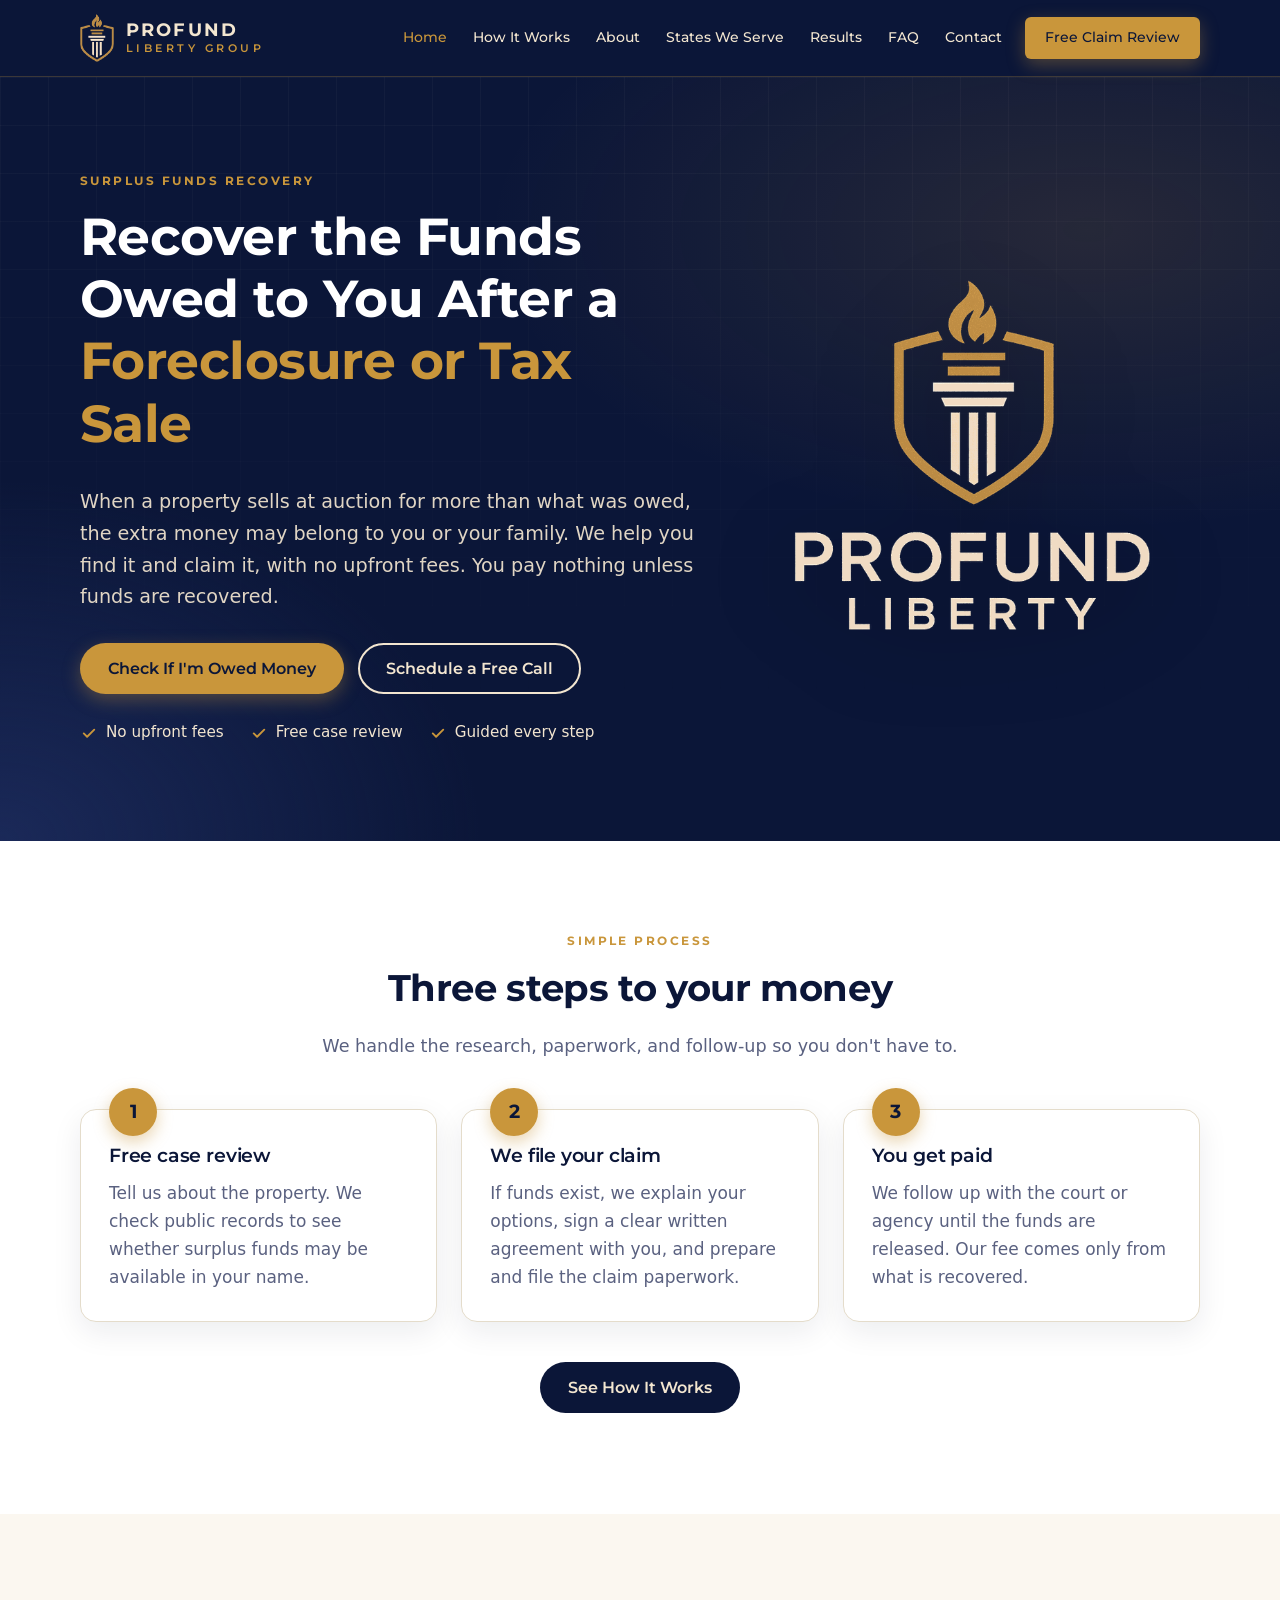
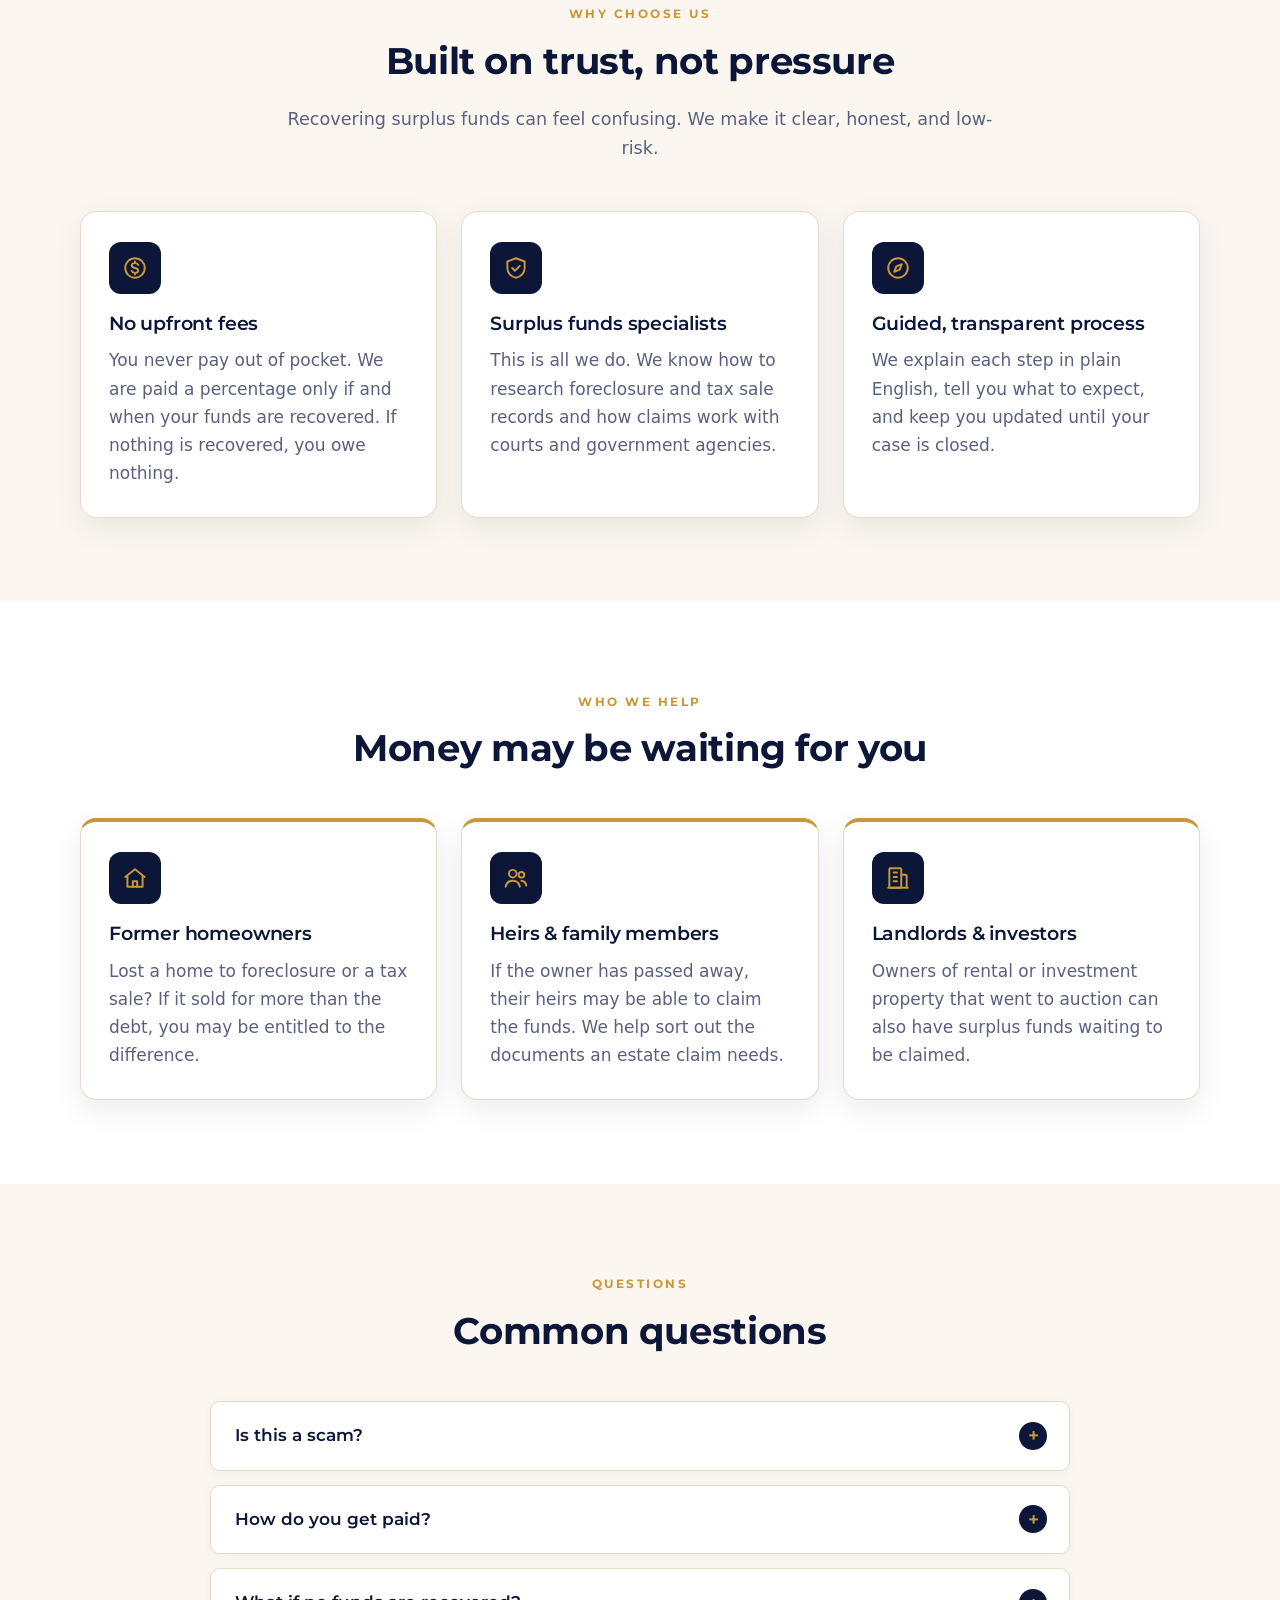
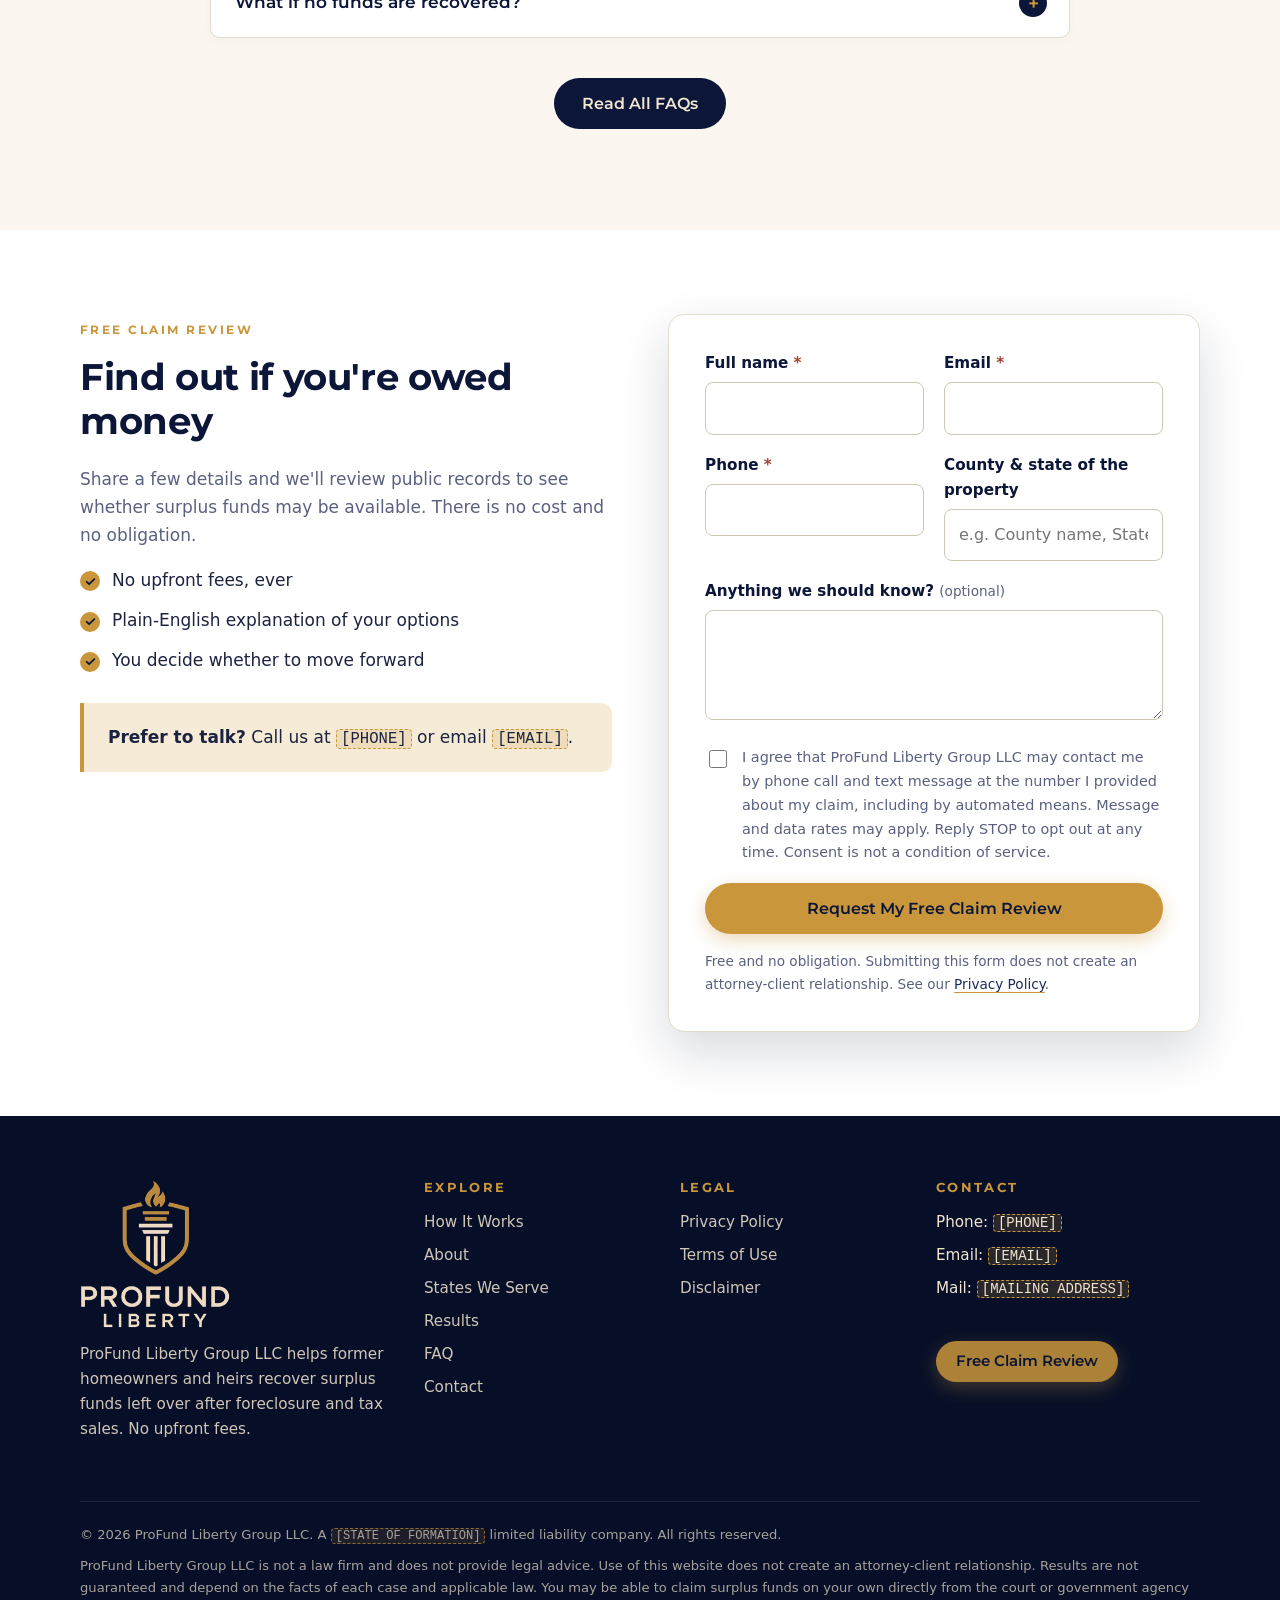
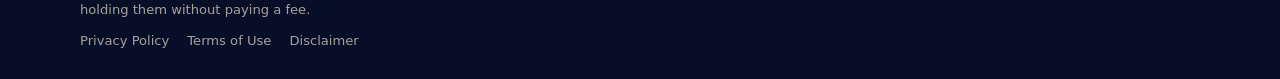
==== index.html @ be9b369e "Build ProFund Liberty Group static website Ten pages (home, how it works, about, states served, resu" ====
<!DOCTYPE html>
<html lang="en">
<head>
  <meta charset="utf-8">
  <meta name="viewport" content="width=device-width, initial-scale=1">
  <title>ProFund Liberty Group LLC | Surplus Funds Recovery</title>
  <meta name="description" content="ProFund Liberty Group LLC helps former homeowners and heirs recover surplus funds after foreclosure or tax sales. No upfront fees.">
  <meta name="theme-color" content="#0B1638">
  <meta property="og:type" content="website">
  <meta property="og:site_name" content="ProFund Liberty Group LLC">
  <meta property="og:title" content="ProFund Liberty Group LLC | Surplus Funds Recovery">
  <meta property="og:description" content="ProFund Liberty Group LLC helps former homeowners and heirs recover surplus funds after foreclosure or tax sales. No upfront fees.">
  <meta property="og:image" content="assets/og-image.jpg">
  <link rel="icon" type="image/png" href="assets/favicon.png">
  <link rel="apple-touch-icon" href="assets/logo-mark.png">
  <link rel="preconnect" href="https://fonts.googleapis.com">
  <link rel="preconnect" href="https://fonts.gstatic.com" crossorigin>
  <link rel="stylesheet" href="https://fonts.googleapis.com/css2?family=Montserrat:wght@500;600;700&display=swap">
  <link rel="stylesheet" href="css/styles.css">
</head>
<body>
  <a class="skip-link" href="#main">Skip to content</a>
  <header class="site-header">
    <div class="container header-inner">
      <a class="brand" href="index.html" aria-label="ProFund Liberty Group LLC home">
        <img src="assets/logo-mark.png" alt="" width="115" height="160">
        <span class="brand-text"><strong>PROFUND</strong><span>LIBERTY GROUP</span></span>
      </a>
      <button class="nav-toggle" type="button" aria-expanded="false" aria-controls="main-nav" aria-label="Open menu"><svg viewBox="0 0 24 24" fill="none" stroke="currentColor" stroke-width="2" stroke-linecap="round" aria-hidden="true"><path d="M4 7h16M4 12h16M4 17h16"/></svg></button>
      <nav class="main-nav" id="main-nav" aria-label="Main">
        <ul>
          <li><a href="index.html" aria-current="page">Home</a></li>
          <li><a href="how-it-works.html">How It Works</a></li>
          <li><a href="about.html">About</a></li>
          <li><a href="states-we-serve.html">States We Serve</a></li>
          <li><a href="results.html">Results</a></li>
          <li><a href="faq.html">FAQ</a></li>
          <li><a href="contact.html">Contact</a></li>
          <li class="nav-cta"><a class="btn btn-gold btn-sm" href="contact.html">Free Claim Review</a></li>
        </ul>
      </nav>
    </div>
  </header>

  <main id="main">
    <section class="hero">
      <div class="container hero-grid">
        <div>
          <span class="eyebrow">Surplus Funds Recovery</span>
          <h1>Recover the Funds Owed to You After a <em>Foreclosure or Tax Sale</em></h1>
          <p class="lead">When a property sells at auction for more than what was owed, the extra money may belong to you or your family. We help you find it and claim it, with no upfront fees. You pay nothing unless funds are recovered.</p>
          <div class="hero-actions">
            <a class="btn btn-gold" href="contact.html">Check If I'm Owed Money</a>
            <a class="btn btn-outline" href="contact.html#schedule">Schedule a Free Call</a>
          </div>
          <ul class="hero-points">
            <li><svg viewBox="0 0 24 24" fill="none" stroke="currentColor" stroke-width="2.5" stroke-linecap="round" stroke-linejoin="round" aria-hidden="true"><path d="M5 12.5l4.5 4.5L19 7.5"/></svg> No upfront fees</li>
            <li><svg viewBox="0 0 24 24" fill="none" stroke="currentColor" stroke-width="2.5" stroke-linecap="round" stroke-linejoin="round" aria-hidden="true"><path d="M5 12.5l4.5 4.5L19 7.5"/></svg> Free case review</li>
            <li><svg viewBox="0 0 24 24" fill="none" stroke="currentColor" stroke-width="2.5" stroke-linecap="round" stroke-linejoin="round" aria-hidden="true"><path d="M5 12.5l4.5 4.5L19 7.5"/></svg> Guided every step</li>
          </ul>
        </div>
        <img class="hero-logo" src="assets/logo-full.png" alt="ProFund Liberty logo" width="520" height="512">
      </div>
    </section>

    <section class="section">
      <div class="container">
        <div class="section-head">
          <span class="eyebrow">Simple Process</span>
          <h2>Three steps to your money</h2>
          <p>We handle the research, paperwork, and follow-up so you don't have to.</p>
        </div>
        <div class="grid grid-3 steps">
          <div class="card step"><div class="step-num">1</div>
            <h3>Free case review</h3>
            <p>Tell us about the property. We check public records to see whether surplus funds may be available in your name.</p>
          </div>
          <div class="card step"><div class="step-num">2</div>
            <h3>We file your claim</h3>
            <p>If funds exist, we explain your options, sign a clear written agreement with you, and prepare and file the claim paperwork.</p>
          </div>
          <div class="card step"><div class="step-num">3</div>
            <h3>You get paid</h3>
            <p>We follow up with the court or agency until the funds are released. Our fee comes only from what is recovered.</p>
          </div>
        </div>
        <p class="text-center mt-lg"><a class="btn btn-navy" href="how-it-works.html">See How It Works</a></p>
      </div>
    </section>

    <section class="section section-alt">
      <div class="container">
        <div class="section-head">
          <span class="eyebrow">Why Choose Us</span>
          <h2>Built on trust, not pressure</h2>
          <p>Recovering surplus funds can feel confusing. We make it clear, honest, and low-risk.</p>
        </div>
        <div class="grid grid-3">
          <div class="card"><div class="icon"><svg viewBox="0 0 24 24" fill="none" stroke="currentColor" stroke-width="1.8" stroke-linecap="round" stroke-linejoin="round" aria-hidden="true"><circle cx="12" cy="12" r="9"/><path d="M15 9.2c-.5-1-1.6-1.7-3-1.7-1.8 0-3 .9-3 2.2 0 3.1 6 1.6 6 4.6 0 1.3-1.3 2.2-3 2.2-1.5 0-2.6-.7-3.1-1.8M12 6v1.5M12 16.5V18"/></svg></div>
            <h3>No upfront fees</h3>
            <p>You never pay out of pocket. We are paid a percentage only if and when your funds are recovered. If nothing is recovered, you owe nothing.</p>
          </div>
          <div class="card"><div class="icon"><svg viewBox="0 0 24 24" fill="none" stroke="currentColor" stroke-width="1.8" stroke-linecap="round" stroke-linejoin="round" aria-hidden="true"><path d="M12 3l8 3v6c0 4.5-3.4 8.3-8 9-4.6-.7-8-4.5-8-9V6z"/><path d="M8.5 12l2.5 2.5 4.5-4.5"/></svg></div>
            <h3>Surplus funds specialists</h3>
            <p>This is all we do. We know how to research foreclosure and tax sale records and how claims work with courts and government agencies.</p>
          </div>
          <div class="card"><div class="icon"><svg viewBox="0 0 24 24" fill="none" stroke="currentColor" stroke-width="1.8" stroke-linecap="round" stroke-linejoin="round" aria-hidden="true"><circle cx="12" cy="12" r="9"/><path d="M15.5 8.5l-2 5-5 2 2-5z"/></svg></div>
            <h3>Guided, transparent process</h3>
            <p>We explain each step in plain English, tell you what to expect, and keep you updated until your case is closed.</p>
          </div>
        </div>
      </div>
    </section>

    <section class="section">
      <div class="container">
        <div class="section-head">
          <span class="eyebrow">Who We Help</span>
          <h2>Money may be waiting for you</h2>
        </div>
        <div class="grid grid-3">
          <div class="card audience-card"><div class="icon"><svg viewBox="0 0 24 24" fill="none" stroke="currentColor" stroke-width="1.8" stroke-linecap="round" stroke-linejoin="round" aria-hidden="true"><path d="M3 11l9-7 9 7M5 9.5V20h14V9.5"/><path d="M10 20v-5h4v5"/></svg></div>
            <h3>Former homeowners</h3>
            <p>Lost a home to foreclosure or a tax sale? If it sold for more than the debt, you may be entitled to the difference.</p>
          </div>
          <div class="card audience-card"><div class="icon"><svg viewBox="0 0 24 24" fill="none" stroke="currentColor" stroke-width="1.8" stroke-linecap="round" stroke-linejoin="round" aria-hidden="true"><circle cx="9" cy="8" r="3.5"/><path d="M2.5 20c.6-3.6 3.3-5.5 6.5-5.5s5.9 1.9 6.5 5.5"/><circle cx="17" cy="9" r="2.6"/><path d="M17 14.5c2.4.2 4 1.8 4.5 4.5"/></svg></div>
            <h3>Heirs &amp; family members</h3>
            <p>If the owner has passed away, their heirs may be able to claim the funds. We help sort out the documents an estate claim needs.</p>
          </div>
          <div class="card audience-card"><div class="icon"><svg viewBox="0 0 24 24" fill="none" stroke="currentColor" stroke-width="1.8" stroke-linecap="round" stroke-linejoin="round" aria-hidden="true"><rect x="4" y="3" width="11" height="18" rx="1"/><path d="M15 9h4a1 1 0 0 1 1 1v11M8 7h3M8 11h3M8 15h3M3 21h18"/></svg></div>
            <h3>Landlords &amp; investors</h3>
            <p>Owners of rental or investment property that went to auction can also have surplus funds waiting to be claimed.</p>
          </div>
        </div>
      </div>
    </section>

    <section class="section section-alt">
      <div class="container">
        <div class="section-head">
          <span class="eyebrow">Questions</span>
          <h2>Common questions</h2>
        </div>
        <div class="faq">
          <details>
            <summary>Is this a scam?</summary>
            <div class="answer"><p>It's smart to ask. Surplus funds are real money that courts and government agencies hold when a foreclosure or tax sale brings in more than what was owed. ProFund Liberty Group LLC is a registered <span class="ph">[STATE OF FORMATION]</span> limited liability company. We will never ask you to pay anything upfront, and we will never pressure you to sign.</p><p>Before you sign anything, you can verify the funds yourself by contacting the county or court handling the case. We encourage that, and we'll tell you where to look.</p></div>
          </details>
          <details>
            <summary>How do you get paid?</summary>
            <div class="answer"><p>We work on a contingency fee. That means we are paid a percentage of the funds actually recovered, and only after they are released. There are no upfront fees, no hourly charges, and no out-of-pocket costs to you. The exact percentage is written in your agreement, and some states limit how much a recovery company may charge.</p></div>
          </details>
          <details>
            <summary>What if no funds are recovered?</summary>
            <div class="answer"><p>Then you owe us nothing. Because we only get paid from funds that are actually recovered, you take on no financial risk by working with us.</p></div>
          </details>
        </div>
        <p class="text-center mt-lg"><a class="btn btn-navy" href="faq.html">Read All FAQs</a></p>
      </div>
    </section>

    <section class="section" id="contact">
      <div class="container split split-top">
        <div>
          <span class="eyebrow">Free Claim Review</span>
          <h2>Find out if you're owed money</h2>
          <p class="muted">Share a few details and we'll review public records to see whether surplus funds may be available. There is no cost and no obligation.</p>
          <ul class="check-list">
            <li>No upfront fees, ever</li>
            <li>Plain-English explanation of your options</li>
            <li>You decide whether to move forward</li>
          </ul>
          <div class="callout">
            <p><strong>Prefer to talk?</strong> Call us at <span class="ph">[PHONE]</span> or email <span class="ph">[EMAIL]</span>.</p>
          </div>
        </div>
          <form class="form-wrap js-web3form" action="https://api.web3forms.com/submit" method="POST">
            <!-- ============================================================
                 WEB3FORMS ACCESS KEY: replace YOUR_WEB3FORMS_ACCESS_KEY below
                 with your free key from https://web3forms.com
                 ============================================================ -->
            <input type="hidden" name="access_key" value="YOUR_WEB3FORMS_ACCESS_KEY">
            <input type="hidden" name="subject" value="New Free Claim Review request (Home page)">
            <input type="hidden" name="from_name" value="ProFund Liberty Website">
            <input type="checkbox" name="botcheck" class="hp" tabindex="-1" autocomplete="off" aria-hidden="true">
            <div class="form-grid">
              <div class="field">
                <label for="h-name">Full name <span class="req">*</span></label>
                <input id="h-name" name="name" type="text" autocomplete="name" required>
              </div>
              <div class="field">
                <label for="h-email">Email <span class="req">*</span></label>
                <input id="h-email" name="email" type="email" autocomplete="email" required>
              </div>
              <div class="field">
                <label for="h-phone">Phone <span class="req">*</span></label>
                <input id="h-phone" name="phone" type="tel" autocomplete="tel" required>
              </div>
              <div class="field">
                <label for="h-county">County &amp; state of the property</label>
                <input id="h-county" name="county_state" type="text" placeholder="e.g. County name, State">
              </div>
              <div class="field full">
                <label for="h-msg">Anything we should know? <span class="hint">(optional)</span></label>
                <textarea id="h-msg" name="message" rows="3"></textarea>
              </div>
              <div class="full">
                <label class="consent">
                  <input type="checkbox" name="consent_calls_texts" value="Yes">
                  <span>I agree that ProFund Liberty Group LLC may contact me by phone call and text message at the number I provided about my claim, including by automated means. Message and data rates may apply. Reply STOP to opt out at any time. Consent is not a condition of service.</span>
                </label>
              </div>
              <div class="full">
                <button class="btn btn-gold btn-block" type="submit">Request My Free Claim Review</button>
                <p class="form-note">Free and no obligation. Submitting this form does not create an attorney-client relationship. See our <a href="privacy.html">Privacy Policy</a>.</p>
                <div class="form-status" role="status" aria-live="polite"></div>
              </div>
            </div>
          </form>
      </div>
    </section>
  </main>

  <footer class="site-footer">
    <div class="container">
      <div class="footer-grid">
        <div>
          <img class="footer-logo" src="assets/logo-full.png" alt="ProFund Liberty logo" width="520" height="512" loading="lazy">
          <p>ProFund Liberty Group LLC helps former homeowners and heirs recover surplus funds left over after foreclosure and tax sales. No upfront fees.</p>
        </div>
        <div>
          <h4>Explore</h4>
          <ul>
            <li><a href="how-it-works.html">How It Works</a></li>
            <li><a href="about.html">About</a></li>
            <li><a href="states-we-serve.html">States We Serve</a></li>
            <li><a href="results.html">Results</a></li>
            <li><a href="faq.html">FAQ</a></li>
            <li><a href="contact.html">Contact</a></li>
          </ul>
        </div>
        <div>
          <h4>Legal</h4>
          <ul>
            <li><a href="privacy.html">Privacy Policy</a></li>
            <li><a href="terms.html">Terms of Use</a></li>
            <li><a href="disclaimer.html">Disclaimer</a></li>
          </ul>
        </div>
        <div>
          <h4>Contact</h4>
          <ul>
            <li>Phone: <span class="ph">[PHONE]</span></li>
            <li>Email: <span class="ph">[EMAIL]</span></li>
            <li>Mail: <span class="ph">[MAILING ADDRESS]</span></li>
          </ul>
          <p class="mt-lg"><a class="btn btn-gold btn-sm" href="contact.html" style="opacity:1;color:var(--navy)">Free Claim Review</a></p>
        </div>
      </div>
      <div class="footer-bottom">
        <p>&copy; <span id="year">2026</span> ProFund Liberty Group LLC. A <span class="ph">[STATE OF FORMATION]</span> limited liability company. All rights reserved.</p>
        <p>ProFund Liberty Group LLC is not a law firm and does not provide legal advice. Use of this website does not create an attorney-client relationship. Results are not guaranteed and depend on the facts of each case and applicable law. You may be able to claim surplus funds on your own directly from the court or government agency holding them without paying a fee.</p>
        <div class="legal-links"><a href="privacy.html">Privacy Policy</a> <a href="terms.html">Terms of Use</a> <a href="disclaimer.html">Disclaimer</a></div>
      </div>
    </div>
  </footer>
  <script src="js/main.js" defer></script>
</body>
</html>
---- css/styles.css ----
/* ProFund Liberty Group LLC — site styles */

:root {
  --navy: #0B1638;
  --navy-900: #070F28;
  --navy-700: #14214A;
  --navy-600: #1C2B5C;
  --gold: #C9963B;
  --gold-600: #B3832E;
  --gold-100: #F6EBD6;
  --cream: #F3E6D0;
  --cream-50: #FBF7F0;
  --ink: #1B2340;
  --muted: #5A6180;
  --line: #E4DCCB;
  --white: #FFFFFF;
  --radius: 10px;
  --radius-lg: 16px;
  --shadow: 0 10px 30px rgba(11, 22, 56, 0.08);
  --shadow-lg: 0 20px 50px rgba(11, 22, 56, 0.16);
  --max: 1160px;
  --font-head: "Montserrat", system-ui, -apple-system, "Segoe UI", Roboto, Arial, sans-serif;
  --font-body: system-ui, -apple-system, "Segoe UI", Roboto, "Helvetica Neue", Arial, sans-serif;
}

*, *::before, *::after { box-sizing: border-box; }

html { scroll-behavior: smooth; -webkit-text-size-adjust: 100%; }

body {
  margin: 0;
  font-family: var(--font-body);
  font-size: 1.0625rem;
  line-height: 1.65;
  color: var(--ink);
  background: var(--white);
}

img { max-width: 100%; height: auto; display: block; }

a { color: var(--navy-600); text-decoration-color: var(--gold); text-underline-offset: 3px; }
a:hover { color: var(--gold-600); }

h1, h2, h3, h4 {
  font-family: var(--font-head);
  color: var(--navy);
  line-height: 1.2;
  margin: 0 0 0.6em;
  letter-spacing: -0.01em;
}
h1 { font-size: clamp(2rem, 4.6vw, 3.25rem); font-weight: 700; }
h2 { font-size: clamp(1.6rem, 3.2vw, 2.3rem); font-weight: 700; }
h3 { font-size: 1.2rem; font-weight: 600; }
p { margin: 0 0 1em; }

:focus-visible { outline: 3px solid var(--gold); outline-offset: 2px; }

.skip-link {
  position: absolute; left: -9999px; top: 0;
  background: var(--gold); color: var(--navy); padding: 10px 16px; z-index: 1000; font-weight: 600;
}
.skip-link:focus { left: 16px; top: 16px; }

.container { width: 100%; max-width: var(--max); margin: 0 auto; padding: 0 20px; }
.narrow { max-width: 820px; }

/* Placeholder highlight — remove the class once real details are filled in */
.ph {
  background: rgba(201, 150, 59, 0.18);
  border: 1px dashed var(--gold);
  border-radius: 4px;
  padding: 0 4px;
  font-family: ui-monospace, SFMono-Regular, Menlo, Consolas, monospace;
  font-size: 0.92em;
  white-space: nowrap;
}

/* ---------- Buttons ---------- */
.btn {
  display: inline-flex; align-items: center; justify-content: center; gap: 8px;
  font-family: var(--font-head); font-weight: 600; font-size: 1rem;
  padding: 14px 26px; border-radius: 999px; border: 2px solid transparent;
  text-decoration: none; cursor: pointer; line-height: 1.2;
  transition: background-color .2s, color .2s, border-color .2s, transform .2s, box-shadow .2s;
}
.btn:hover { transform: translateY(-1px); }
.btn-gold { background: var(--gold); color: var(--navy); box-shadow: 0 6px 18px rgba(201, 150, 59, 0.35); }
.btn-gold:hover { background: #D6A54B; color: var(--navy); }
.btn-outline { border-color: var(--cream); color: var(--cream); background: transparent; }
.btn-outline:hover { background: var(--cream); color: var(--navy); }
.btn-navy { background: var(--navy); color: var(--cream); }
.btn-navy:hover { background: var(--navy-600); color: var(--cream); }
.btn-sm { padding: 10px 18px; font-size: 0.92rem; }
.btn-block { width: 100%; }

/* ---------- Header ---------- */
.site-header {
  position: sticky; top: 0; z-index: 100;
  background: var(--navy);
  border-bottom: 1px solid rgba(201, 150, 59, 0.25);
}
.header-inner { display: flex; align-items: center; justify-content: space-between; gap: 16px; min-height: 76px; }
.brand { display: flex; align-items: center; gap: 12px; text-decoration: none; color: var(--cream); }
.brand img { width: 34px; height: auto; }
.brand-text { font-family: var(--font-head); line-height: 1.05; }
.brand-text strong { display: block; font-size: 1.12rem; letter-spacing: 0.12em; color: var(--cream); font-weight: 700; }
.brand-text span { display: block; font-size: 0.68rem; letter-spacing: 0.32em; color: var(--gold); font-weight: 600; margin-top: 3px; }

.main-nav ul { list-style: none; margin: 0; padding: 0; display: flex; align-items: center; gap: 4px; }
.main-nav a {
  display: block; padding: 8px 11px; border-radius: 6px;
  color: var(--cream); text-decoration: none; font-family: var(--font-head);
  font-size: 0.9rem; font-weight: 500;
}
.main-nav a:hover { color: var(--gold); }
.main-nav a[aria-current="page"] { color: var(--gold); }
.main-nav .nav-cta { margin-left: 8px; }
.main-nav .nav-cta a { color: var(--navy); padding: 10px 18px; }
.main-nav .nav-cta a:hover { color: var(--navy); }

.nav-toggle {
  display: none; background: none; border: 1px solid rgba(243, 230, 208, 0.4); border-radius: 8px;
  width: 44px; height: 44px; cursor: pointer; padding: 0; color: var(--cream);
}
.nav-toggle svg { width: 24px; height: 24px; margin: auto; }

@media (max-width: 1060px) {
  .nav-toggle { display: grid; place-items: center; }
  .main-nav {
    position: absolute; left: 0; right: 0; top: 100%;
    background: var(--navy); border-bottom: 1px solid rgba(201, 150, 59, 0.25);
    display: none; padding: 8px 20px 20px;
  }
  .main-nav.open { display: block; }
  .main-nav ul { flex-direction: column; align-items: stretch; gap: 0; }
  .main-nav a { padding: 13px 4px; font-size: 1rem; border-bottom: 1px solid rgba(243, 230, 208, 0.08); border-radius: 0; }
  .main-nav .nav-cta { margin: 14px 0 0; }
  .main-nav .nav-cta a { text-align: center; border-radius: 999px; border-bottom: 0; }
}

/* ---------- Hero ---------- */
.hero {
  position: relative; overflow: hidden;
  background:
    radial-gradient(1000px 500px at 85% 20%, rgba(201, 150, 59, 0.14), transparent 60%),
    radial-gradient(800px 600px at 0% 100%, rgba(28, 43, 92, 0.9), transparent 60%),
    var(--navy);
  color: var(--cream);
  padding: 88px 0 96px;
}
.hero::after {
  content: ""; position: absolute; inset: 0; pointer-events: none;
  background-image: linear-gradient(rgba(243, 230, 208, 0.035) 1px, transparent 1px),
                    linear-gradient(90deg, rgba(243, 230, 208, 0.035) 1px, transparent 1px);
  background-size: 48px 48px;
  mask-image: linear-gradient(to bottom, #000 0%, transparent 85%);
  -webkit-mask-image: linear-gradient(to bottom, #000 0%, transparent 85%);
}
.hero-grid { position: relative; z-index: 1; display: grid; grid-template-columns: 1.35fr 1fr; gap: 48px; align-items: center; }
.hero h1 { color: var(--white); }
.hero h1 em { font-style: normal; color: var(--gold); }
.hero .lead { font-size: 1.2rem; color: var(--cream); opacity: 0.92; max-width: 40em; }
.hero-actions { display: flex; flex-wrap: wrap; gap: 14px; margin: 30px 0 26px; }
.hero-points { list-style: none; padding: 0; margin: 0; display: flex; flex-wrap: wrap; gap: 10px 26px; font-size: 0.95rem; }
.hero-points li { display: flex; align-items: center; gap: 8px; }
.hero-points svg { width: 18px; height: 18px; color: var(--gold); flex: none; }
.hero-logo { justify-self: center; width: min(100%, 360px); filter: drop-shadow(0 20px 40px rgba(0, 0, 0, 0.35)); }

.eyebrow {
  display: inline-block; font-family: var(--font-head); font-size: 0.78rem; font-weight: 700;
  letter-spacing: 0.2em; text-transform: uppercase; color: var(--gold); margin-bottom: 14px;
}

.page-hero {
  background:
    radial-gradient(800px 380px at 90% 0%, rgba(201, 150, 59, 0.14), transparent 60%),
    var(--navy);
  color: var(--cream); padding: 64px 0 60px;
}
.page-hero h1 { color: var(--white); margin-bottom: 0.35em; }
.page-hero p { max-width: 46em; font-size: 1.12rem; opacity: 0.92; margin: 0; }

@media (max-width: 860px) {
  .hero { padding: 56px 0 64px; }
  .hero-grid { grid-template-columns: 1fr; gap: 28px; }
  .hero-logo { order: -1; width: 170px; }
  .hero-actions .btn { flex: 1 1 100%; }
}

/* ---------- Sections ---------- */
.section { padding: 84px 0; }
.section-alt { background: var(--cream-50); }
.section-navy { background: var(--navy); color: var(--cream); }
.section-navy h2, .section-navy h3 { color: var(--white); }
.section-head { max-width: 720px; margin: 0 auto 48px; text-align: center; }
.section-head p { color: var(--muted); font-size: 1.1rem; }
.section-navy .section-head p { color: var(--cream); opacity: 0.85; }
@media (max-width: 700px) { .section { padding: 60px 0; } }

.grid { display: grid; gap: 24px; }
.grid-2 { grid-template-columns: repeat(2, 1fr); }
.grid-3 { grid-template-columns: repeat(3, 1fr); }
.grid-4 { grid-template-columns: repeat(4, 1fr); }
@media (max-width: 960px) { .grid-3, .grid-4 { grid-template-columns: repeat(2, 1fr); } }
@media (max-width: 640px) { .grid-2, .grid-3, .grid-4 { grid-template-columns: 1fr; } }

.card {
  background: var(--white); border: 1px solid var(--line); border-radius: var(--radius-lg);
  padding: 30px 28px; box-shadow: var(--shadow);
}
.card p:last-child { margin-bottom: 0; }
.card p { color: var(--muted); }
.icon {
  width: 52px; height: 52px; border-radius: 12px; display: grid; place-items: center;
  background: var(--navy); color: var(--gold); margin-bottom: 18px;
}
.icon svg { width: 26px; height: 26px; }

/* Steps */
.steps { counter-reset: step; }
.step { position: relative; padding-top: 34px; }
.step-num {
  position: absolute; top: -22px; left: 28px;
  width: 48px; height: 48px; border-radius: 50%;
  background: var(--gold); color: var(--navy);
  font-family: var(--font-head); font-weight: 700; font-size: 1.2rem;
  display: grid; place-items: center; box-shadow: 0 6px 16px rgba(201, 150, 59, 0.4);
}
.steps.grid { row-gap: 46px; margin-top: 22px; }

.timeline { list-style: none; margin: 0; padding: 0; position: relative; }
.timeline::before { content: ""; position: absolute; left: 23px; top: 8px; bottom: 8px; width: 2px; background: var(--line); }
.timeline li { position: relative; padding: 0 0 36px 76px; }
.timeline li:last-child { padding-bottom: 0; }
.timeline .step-num { top: 0; left: 0; }
.timeline h3 { margin-bottom: 0.35em; padding-top: 10px; }
.timeline p { color: var(--muted); margin: 0; }

/* Feature list */
.check-list { list-style: none; padding: 0; margin: 0 0 1em; }
.check-list li { position: relative; padding-left: 32px; margin-bottom: 12px; }
.check-list li::before {
  content: ""; position: absolute; left: 0; top: 0.3em; width: 20px; height: 20px; border-radius: 50%;
  background: var(--gold) url("data:image/svg+xml,%3Csvg xmlns='http://www.w3.org/2000/svg' viewBox='0 0 24 24' fill='none' stroke='%230B1638' stroke-width='3.2' stroke-linecap='round' stroke-linejoin='round'%3E%3Cpath d='M5 12.5l4.5 4.5L19 7.5'/%3E%3C/svg%3E") center / 13px no-repeat;
}

.split { display: grid; grid-template-columns: 1fr 1fr; gap: 56px; align-items: center; }
.split-top { align-items: start; }
.split-contact { grid-template-columns: 1fr 1.6fr; }
@media (max-width: 860px) { .split, .split-contact { grid-template-columns: 1fr; gap: 32px; } }

.callout {
  border-left: 4px solid var(--gold); background: var(--gold-100);
  padding: 20px 24px; border-radius: 0 var(--radius) var(--radius) 0; margin: 28px 0;
}
.callout p:last-child { margin: 0; }
.callout-navy { background: var(--navy); color: var(--cream); }
.callout-navy strong { color: var(--white); }

.stat-panel {
  background: var(--navy); color: var(--cream); border-radius: var(--radius-lg); padding: 36px;
  box-shadow: var(--shadow-lg); position: relative; overflow: hidden;
}
.stat-panel h3 { color: var(--white); }
.stat-panel::after {
  content: ""; position: absolute; right: -60px; bottom: -60px; width: 220px; height: 220px;
  border: 2px solid rgba(201, 150, 59, 0.25); border-radius: 50%;
}

/* FAQ */
.faq { max-width: 860px; margin: 0 auto; }
.faq details {
  background: var(--white); border: 1px solid var(--line); border-radius: var(--radius);
  margin-bottom: 14px; box-shadow: 0 2px 10px rgba(11, 22, 56, 0.04);
}
.faq summary {
  list-style: none; cursor: pointer; padding: 20px 56px 20px 24px; position: relative;
  font-family: var(--font-head); font-weight: 600; color: var(--navy); font-size: 1.05rem;
}
.faq summary::-webkit-details-marker { display: none; }
.faq summary::after {
  content: "+"; position: absolute; right: 22px; top: 50%; transform: translateY(-50%);
  width: 28px; height: 28px; border-radius: 50%; background: var(--navy); color: var(--gold);
  display: grid; place-items: center; font-size: 1.2rem; line-height: 1; font-weight: 600;
}
.faq details[open] summary::after { content: "\2212"; }
.faq .answer { padding: 0 24px 22px; color: var(--muted); }
.faq .answer p:last-child { margin: 0; }

/* Audience cards */
.audience-card { border-top: 4px solid var(--gold); }

/* States */
.state-list { list-style: none; padding: 0; margin: 0; display: grid; grid-template-columns: repeat(3, 1fr); gap: 16px; }
.state-list li {
  background: var(--white); border: 1px solid var(--line); border-radius: var(--radius); padding: 20px 22px;
  box-shadow: var(--shadow);
}
.state-list strong { display: block; font-family: var(--font-head); color: var(--navy); margin-bottom: 4px; }
.state-list span { color: var(--muted); font-size: 0.95rem; }
@media (max-width: 860px) { .state-list { grid-template-columns: repeat(2, 1fr); } }
@media (max-width: 540px) { .state-list { grid-template-columns: 1fr; } }

/* Team */
.team-card { text-align: center; }
.avatar {
  width: 96px; height: 96px; border-radius: 50%; margin: 0 auto 16px;
  background: var(--navy); display: grid; place-items: center; border: 3px solid var(--gold);
}
.avatar img { width: 38px; }
.team-card .role { color: var(--gold-600); font-weight: 600; font-size: 0.95rem; margin-bottom: 10px; }

/* Coming soon */
.coming-soon {
  text-align: center; border: 2px dashed var(--line); border-radius: var(--radius-lg);
  padding: 56px 28px; background: var(--white);
}
.coming-soon .icon { margin: 0 auto 18px; }

/* CTA band */
.cta-band {
  background: linear-gradient(135deg, var(--navy) 0%, var(--navy-600) 100%);
  color: var(--cream); border-radius: var(--radius-lg); padding: 48px;
  display: flex; align-items: center; justify-content: space-between; gap: 28px; flex-wrap: wrap;
  box-shadow: var(--shadow-lg);
}
.cta-band h2 { color: var(--white); margin-bottom: 0.3em; }
.cta-band p { margin: 0; opacity: 0.9; }
.cta-band .actions { display: flex; gap: 12px; flex-wrap: wrap; }
@media (max-width: 640px) { .cta-band { padding: 32px 24px; } .cta-band .actions, .cta-band .btn { width: 100%; } }

/* ---------- Forms ---------- */
.form-wrap {
  background: var(--white); border: 1px solid var(--line); border-radius: var(--radius-lg);
  padding: 36px; box-shadow: var(--shadow-lg);
}
@media (max-width: 640px) { .form-wrap { padding: 24px 18px; } }
.form-grid { display: grid; grid-template-columns: 1fr 1fr; gap: 18px 20px; }
.form-grid .full { grid-column: 1 / -1; }
@media (max-width: 640px) { .form-grid { grid-template-columns: 1fr; } }
.field label, .field legend { display: block; font-weight: 600; font-size: 0.95rem; color: var(--navy); margin-bottom: 6px; }
.field .req { color: #A6402F; }
.field .hint { font-weight: 400; color: var(--muted); font-size: 0.85rem; }
.field input[type="text"], .field input[type="email"], .field input[type="tel"], .field select, .field textarea {
  width: 100%; font: inherit; font-size: 1rem; color: var(--ink);
  padding: 12px 14px; border: 1px solid #CFC6B3; border-radius: 8px; background: var(--white);
  transition: border-color .2s, box-shadow .2s;
}
.field textarea { min-height: 110px; resize: vertical; }
.field input:focus, .field select:focus, .field textarea:focus {
  outline: none; border-color: var(--gold); box-shadow: 0 0 0 3px rgba(201, 150, 59, 0.25);
}
fieldset.field { border: 0; padding: 0; margin: 0; min-width: 0; }
.radio-row { display: flex; flex-wrap: wrap; gap: 10px; }
.radio-row label {
  display: inline-flex; align-items: center; gap: 8px; font-weight: 500; margin: 0;
  border: 1px solid #CFC6B3; border-radius: 999px; padding: 8px 16px; cursor: pointer; color: var(--ink);
}
.radio-row input { accent-color: var(--navy); }
.consent { display: flex; gap: 12px; align-items: flex-start; font-size: 0.9rem; color: var(--muted); }
.consent input { margin-top: 4px; width: 18px; height: 18px; flex: none; accent-color: var(--navy); }
.form-note { font-size: 0.85rem; color: var(--muted); margin: 16px 0 0; }
.hp { position: absolute; left: -9999px; width: 1px; height: 1px; overflow: hidden; }
.form-status { margin-top: 16px; padding: 14px 18px; border-radius: 8px; display: none; font-weight: 500; }
.form-status.show { display: block; }
.form-status.ok { background: #E7F3EA; color: #1E5B2E; border: 1px solid #B9DCC2; }
.form-status.err { background: #FBEAE7; color: #8A2E1F; border: 1px solid #EDC1B8; }

.contact-aside .item { display: flex; gap: 14px; margin-bottom: 22px; }
.contact-aside .icon { width: 44px; height: 44px; margin: 0; flex: none; }
.contact-aside .icon svg { width: 22px; height: 22px; }
.contact-aside h3 { margin-bottom: 2px; font-size: 1rem; }
.contact-aside p { margin: 0; color: var(--muted); }

/* ---------- Legal / prose ---------- */
.prose { max-width: 820px; }
.prose h2 { font-size: 1.4rem; margin-top: 2em; }
.prose h3 { margin-top: 1.5em; }
.prose ul { padding-left: 1.3em; }
.prose li { margin-bottom: 0.4em; }
.legal-meta { color: var(--muted); font-size: 0.95rem; }

/* ---------- Footer ---------- */
.site-footer { background: var(--navy-900); color: var(--cream); padding: 64px 0 28px; font-size: 0.95rem; }
.footer-grid { display: grid; grid-template-columns: 1.4fr 1fr 1fr 1.2fr; gap: 36px; }
.site-footer h4 { color: var(--gold); font-size: 0.8rem; letter-spacing: 0.18em; text-transform: uppercase; margin-bottom: 14px; }
.site-footer ul { list-style: none; padding: 0; margin: 0; }
.site-footer li { margin-bottom: 8px; }
.site-footer a { color: var(--cream); text-decoration: none; opacity: 0.85; }
.site-footer a:hover { color: var(--gold); opacity: 1; }
.site-footer p { opacity: 0.85; }
.footer-logo { width: 150px; margin-bottom: 14px; }
.footer-bottom {
  border-top: 1px solid rgba(243, 230, 208, 0.12); margin-top: 44px; padding-top: 22px;
  font-size: 0.82rem; opacity: 0.8;
}
.footer-bottom p { margin: 0 0 8px; }
.footer-bottom .legal-links { display: flex; flex-wrap: wrap; gap: 6px 18px; margin-top: 10px; }
.site-footer .ph { color: var(--cream); }
@media (max-width: 900px) { .footer-grid { grid-template-columns: 1fr 1fr; } }
@media (max-width: 560px) { .footer-grid { grid-template-columns: 1fr; } }

/* Utilities */
.text-center { text-align: center; }
.mt-0 { margin-top: 0; }
.mt-lg { margin-top: 40px; }
.muted { color: var(--muted); }
.small { font-size: 0.88rem; }

@media (prefers-reduced-motion: reduce) {
  html { scroll-behavior: auto; }
  .btn { transition: none; }
  .btn:hover { transform: none; }
}
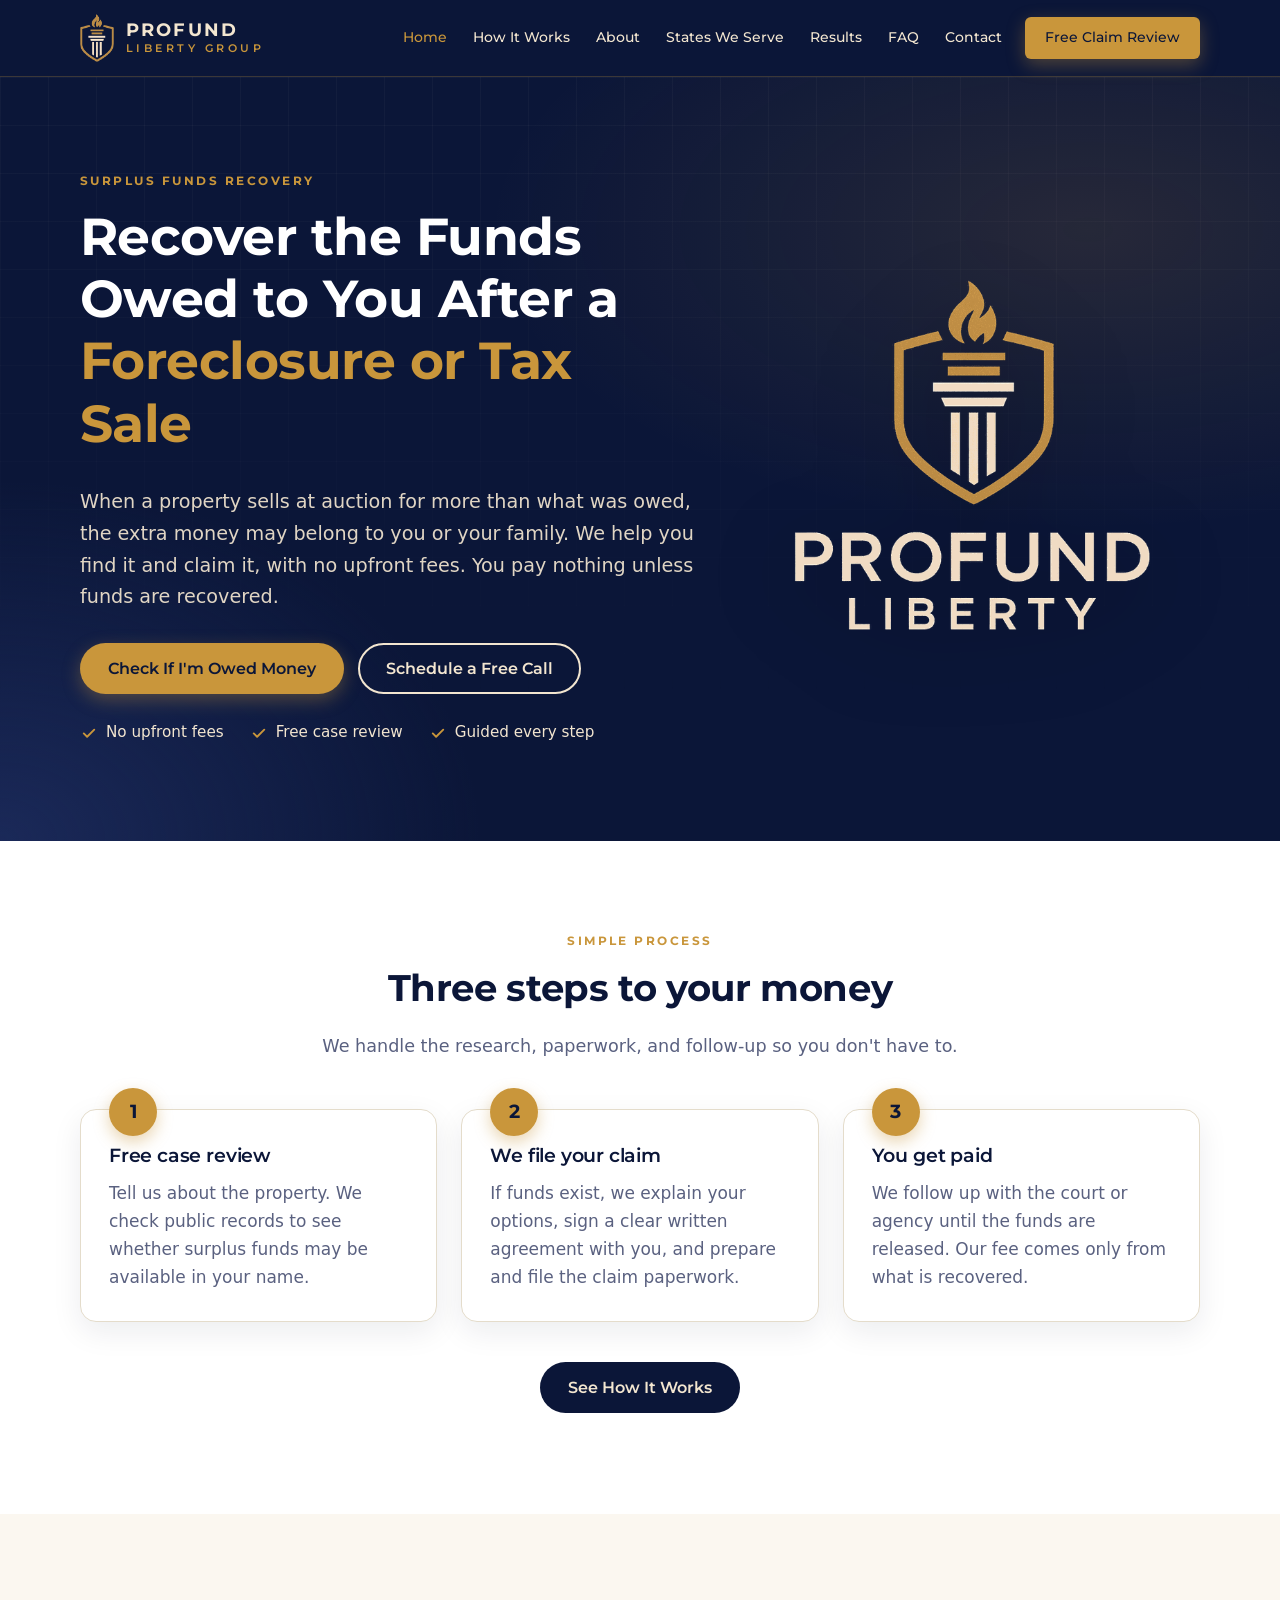
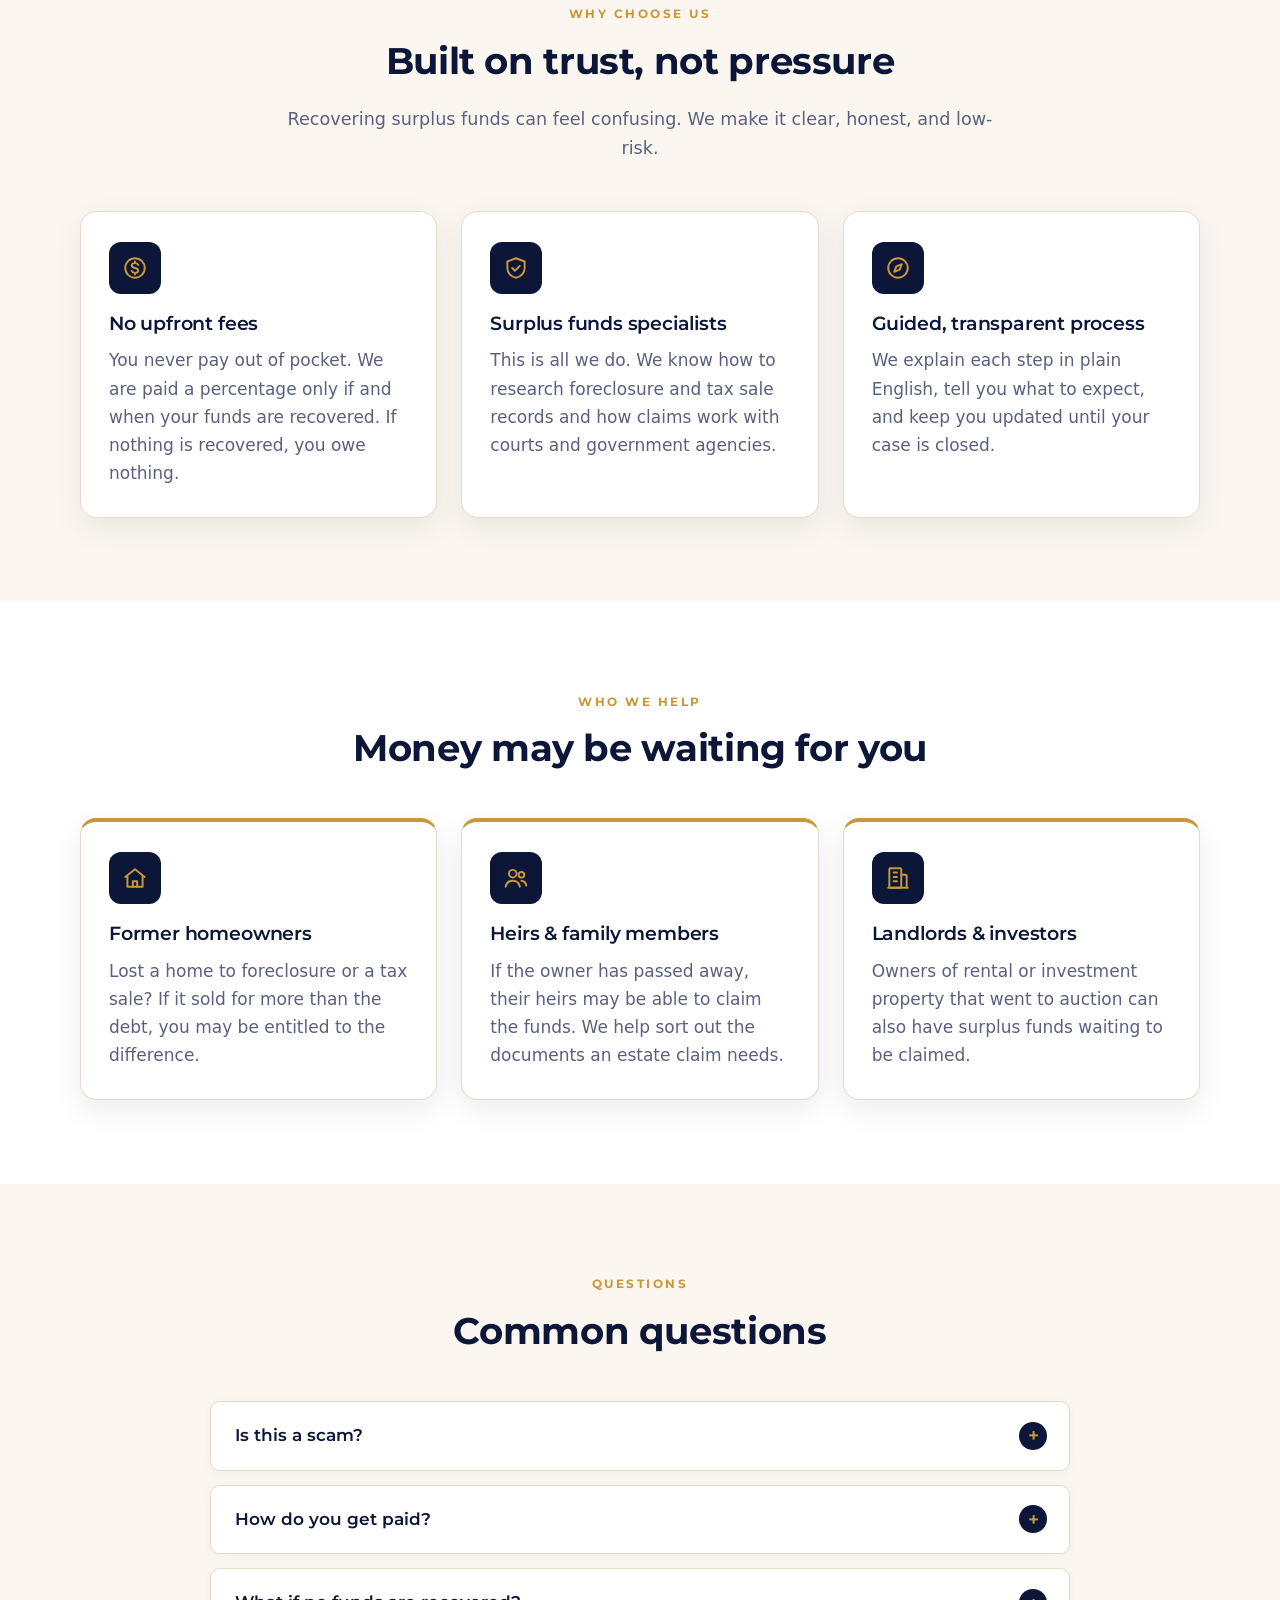
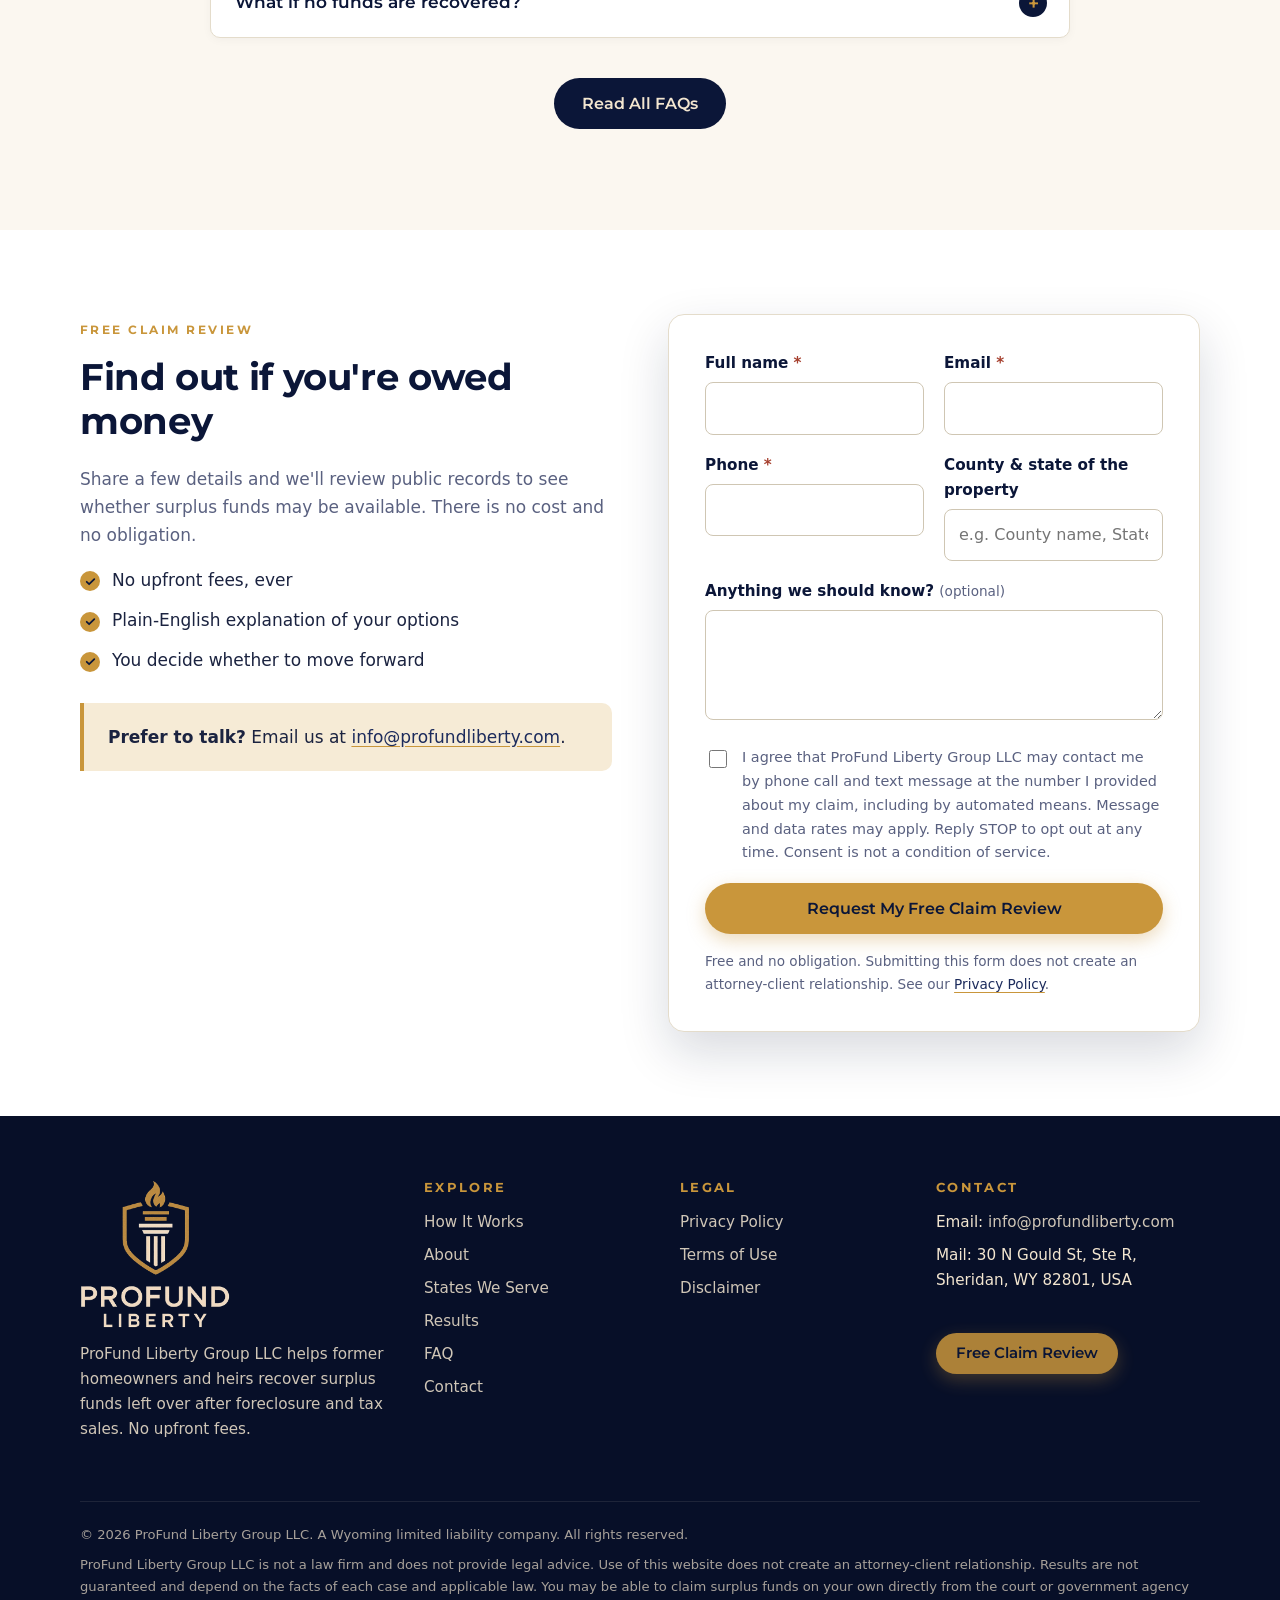
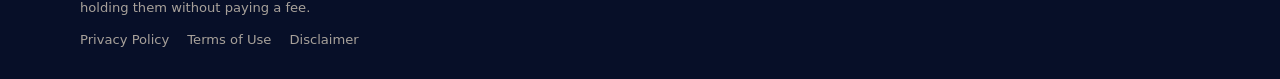
==== commit cfc309bf: "Fill in business details and remove phone placeholders Wyoming formation, email (mailto link), maili" ====
--- a/index.html
+++ b/index.html
@@ -144,7 +144,7 @@
         <div class="faq">
           <details>
             <summary>Is this a scam?</summary>
-            <div class="answer"><p>It's smart to ask. Surplus funds are real money that courts and government agencies hold when a foreclosure or tax sale brings in more than what was owed. ProFund Liberty Group LLC is a registered <span class="ph">[STATE OF FORMATION]</span> limited liability company. We will never ask you to pay anything upfront, and we will never pressure you to sign.</p><p>Before you sign anything, you can verify the funds yourself by contacting the county or court handling the case. We encourage that, and we'll tell you where to look.</p></div>
+            <div class="answer"><p>It's smart to ask. Surplus funds are real money that courts and government agencies hold when a foreclosure or tax sale brings in more than what was owed. ProFund Liberty Group LLC is a registered Wyoming limited liability company. We will never ask you to pay anything upfront, and we will never pressure you to sign.</p><p>Before you sign anything, you can verify the funds yourself by contacting the county or court handling the case. We encourage that, and we'll tell you where to look.</p></div>
           </details>
           <details>
             <summary>How do you get paid?</summary>
@@ -171,7 +171,7 @@
             <li>You decide whether to move forward</li>
           </ul>
           <div class="callout">
-            <p><strong>Prefer to talk?</strong> Call us at <span class="ph">[PHONE]</span> or email <span class="ph">[EMAIL]</span>.</p>
+            <p><strong>Prefer to talk?</strong> Email us at <a href="mailto:info@profundliberty.com">info@profundliberty.com</a>.</p>
           </div>
         </div>
           <form class="form-wrap js-web3form" action="https://api.web3forms.com/submit" method="POST">
@@ -250,15 +250,14 @@
         <div>
           <h4>Contact</h4>
           <ul>
-            <li>Phone: <span class="ph">[PHONE]</span></li>
-            <li>Email: <span class="ph">[EMAIL]</span></li>
-            <li>Mail: <span class="ph">[MAILING ADDRESS]</span></li>
+            <li>Email: <a href="mailto:info@profundliberty.com">info@profundliberty.com</a></li>
+            <li>Mail: 30 N Gould St, Ste R, Sheridan, WY 82801, USA</li>
           </ul>
           <p class="mt-lg"><a class="btn btn-gold btn-sm" href="contact.html" style="opacity:1;color:var(--navy)">Free Claim Review</a></p>
         </div>
       </div>
       <div class="footer-bottom">
-        <p>&copy; <span id="year">2026</span> ProFund Liberty Group LLC. A <span class="ph">[STATE OF FORMATION]</span> limited liability company. All rights reserved.</p>
+        <p>&copy; <span id="year">2026</span> ProFund Liberty Group LLC. A Wyoming limited liability company. All rights reserved.</p>
         <p>ProFund Liberty Group LLC is not a law firm and does not provide legal advice. Use of this website does not create an attorney-client relationship. Results are not guaranteed and depend on the facts of each case and applicable law. You may be able to claim surplus funds on your own directly from the court or government agency holding them without paying a fee.</p>
         <div class="legal-links"><a href="privacy.html">Privacy Policy</a> <a href="terms.html">Terms of Use</a> <a href="disclaimer.html">Disclaimer</a></div>
       </div>
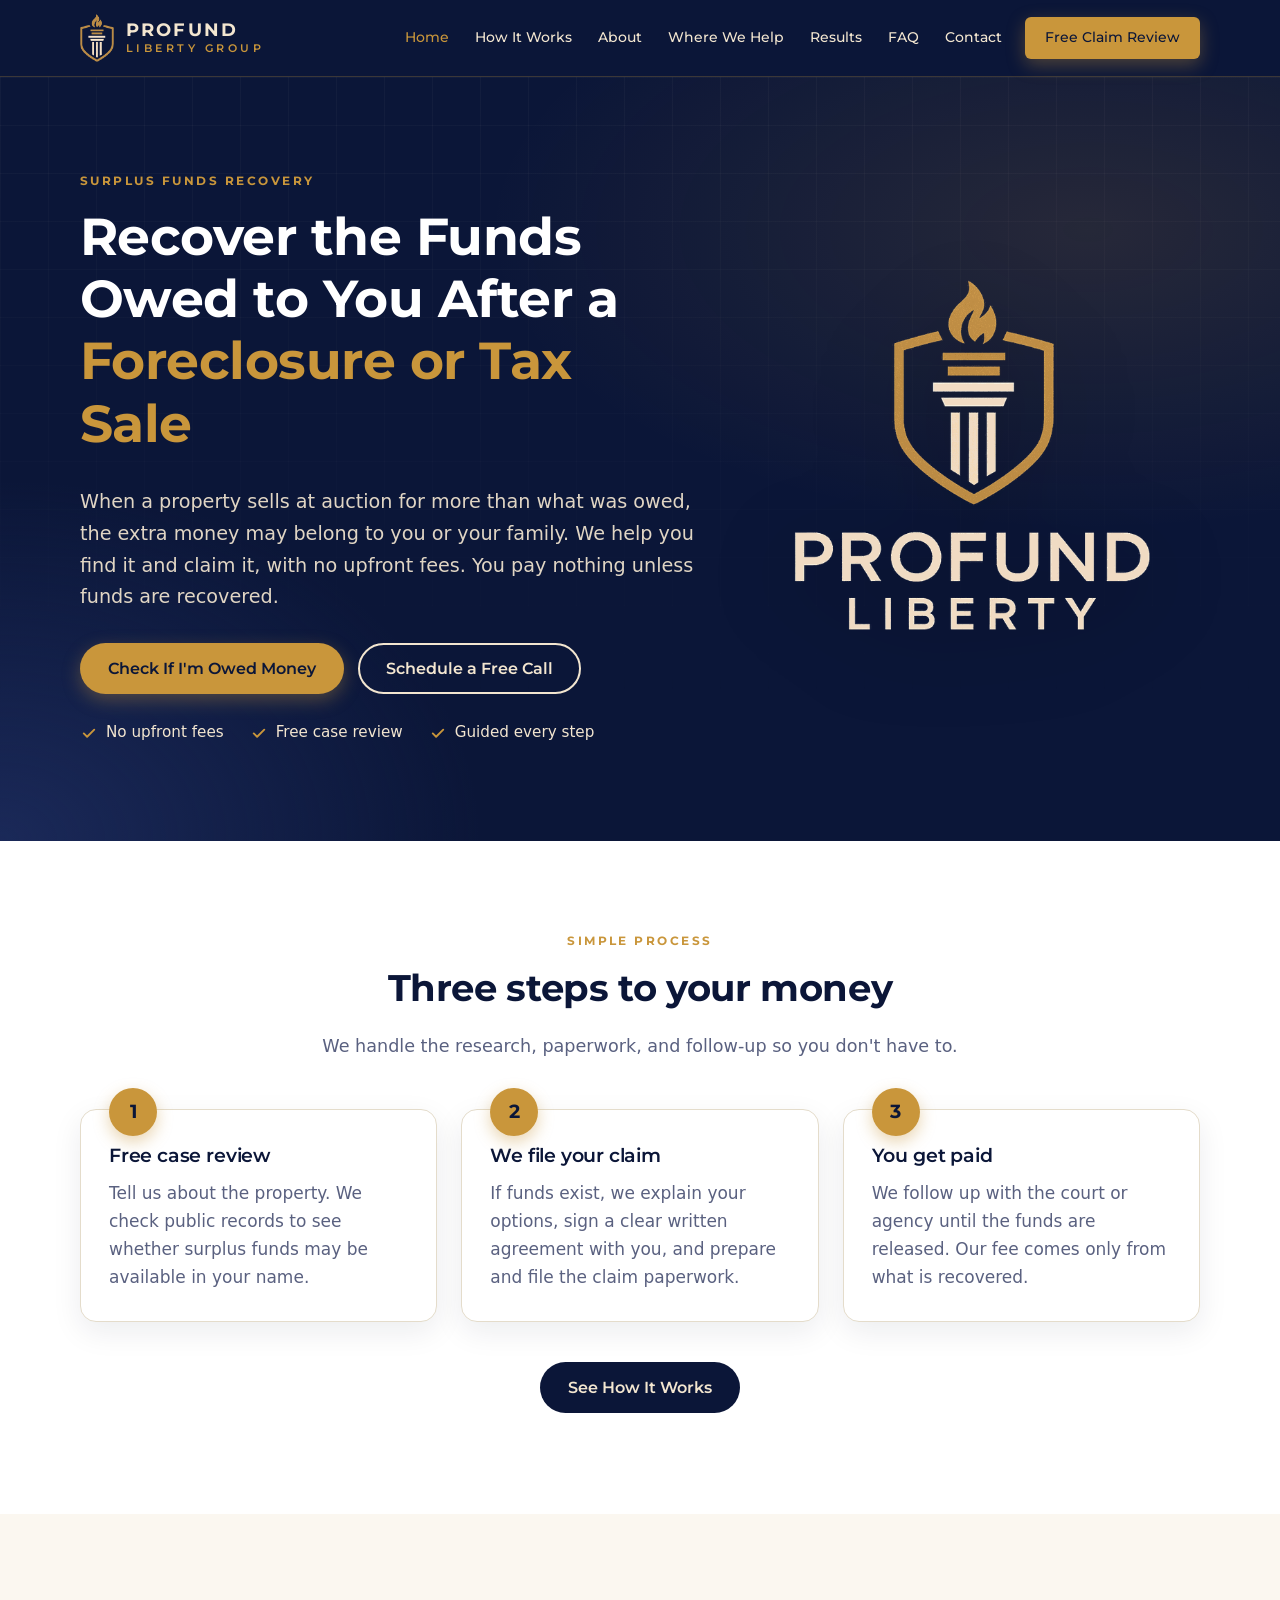
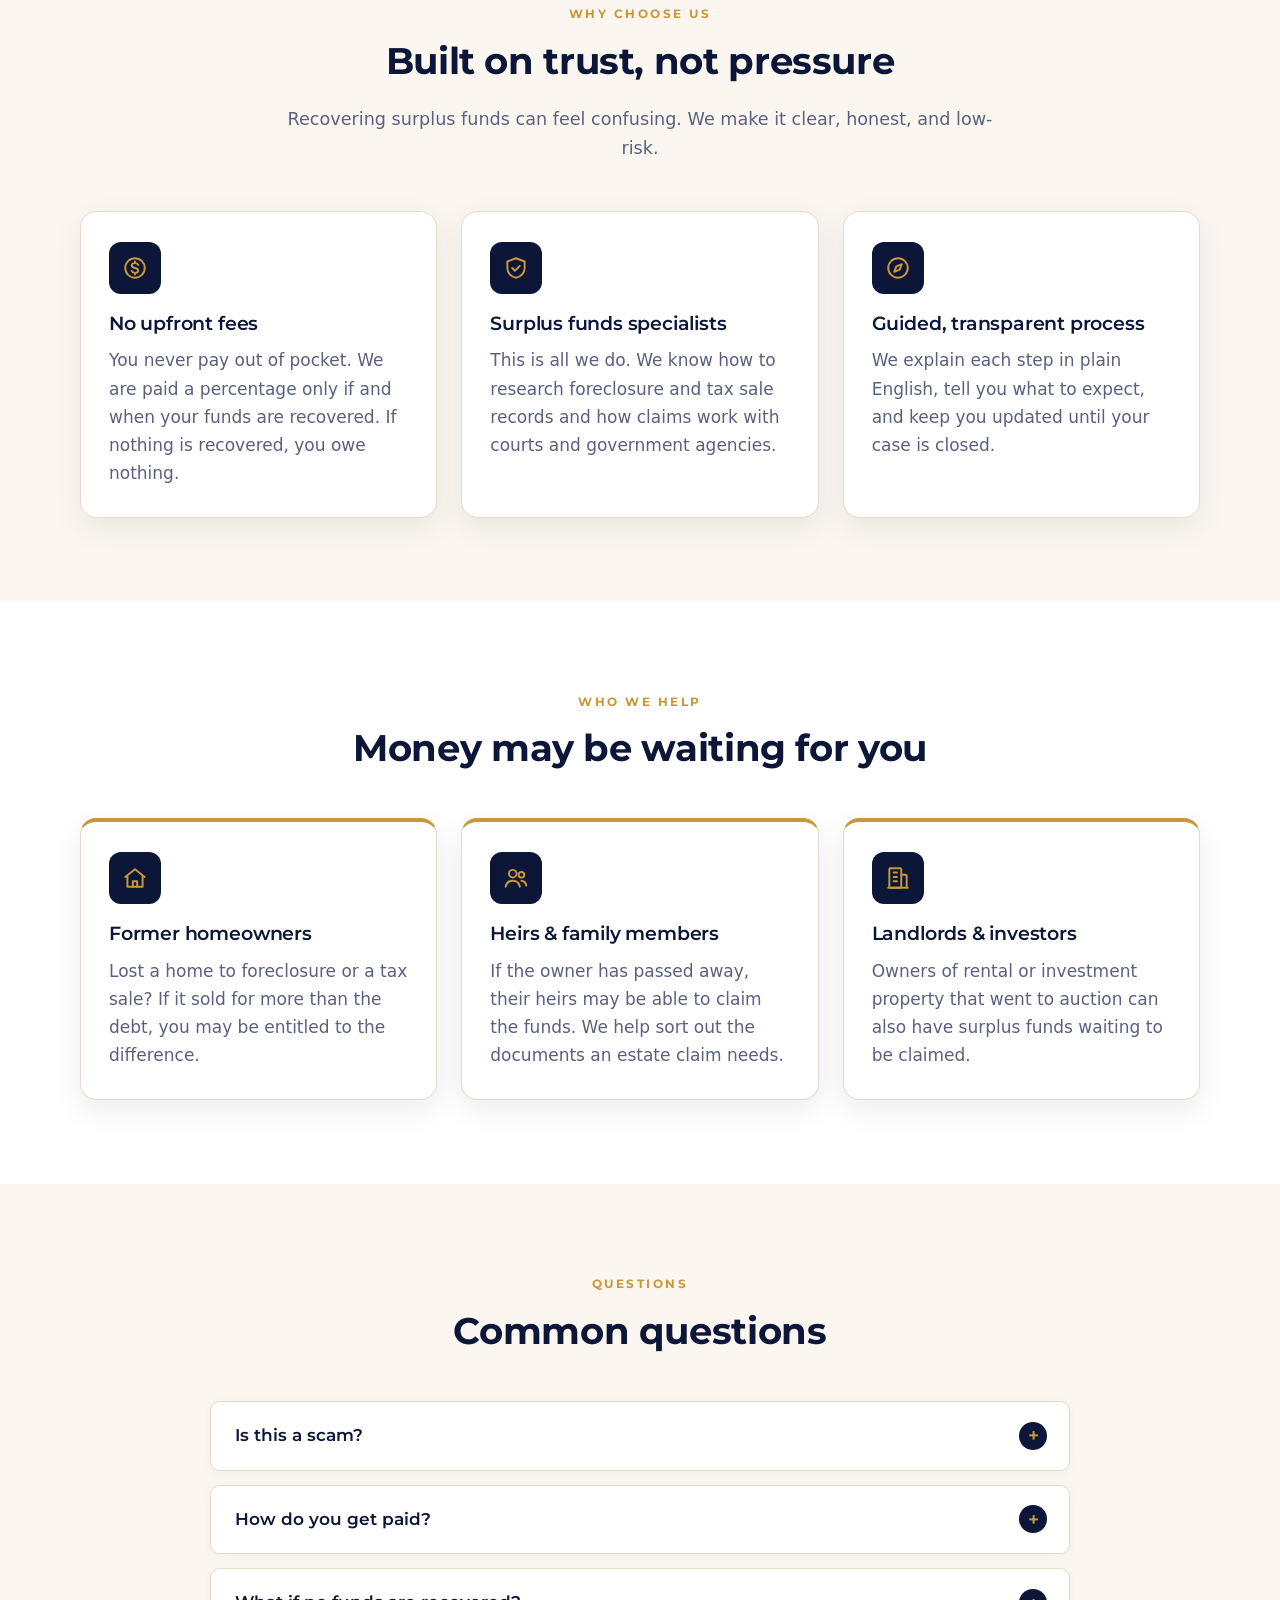
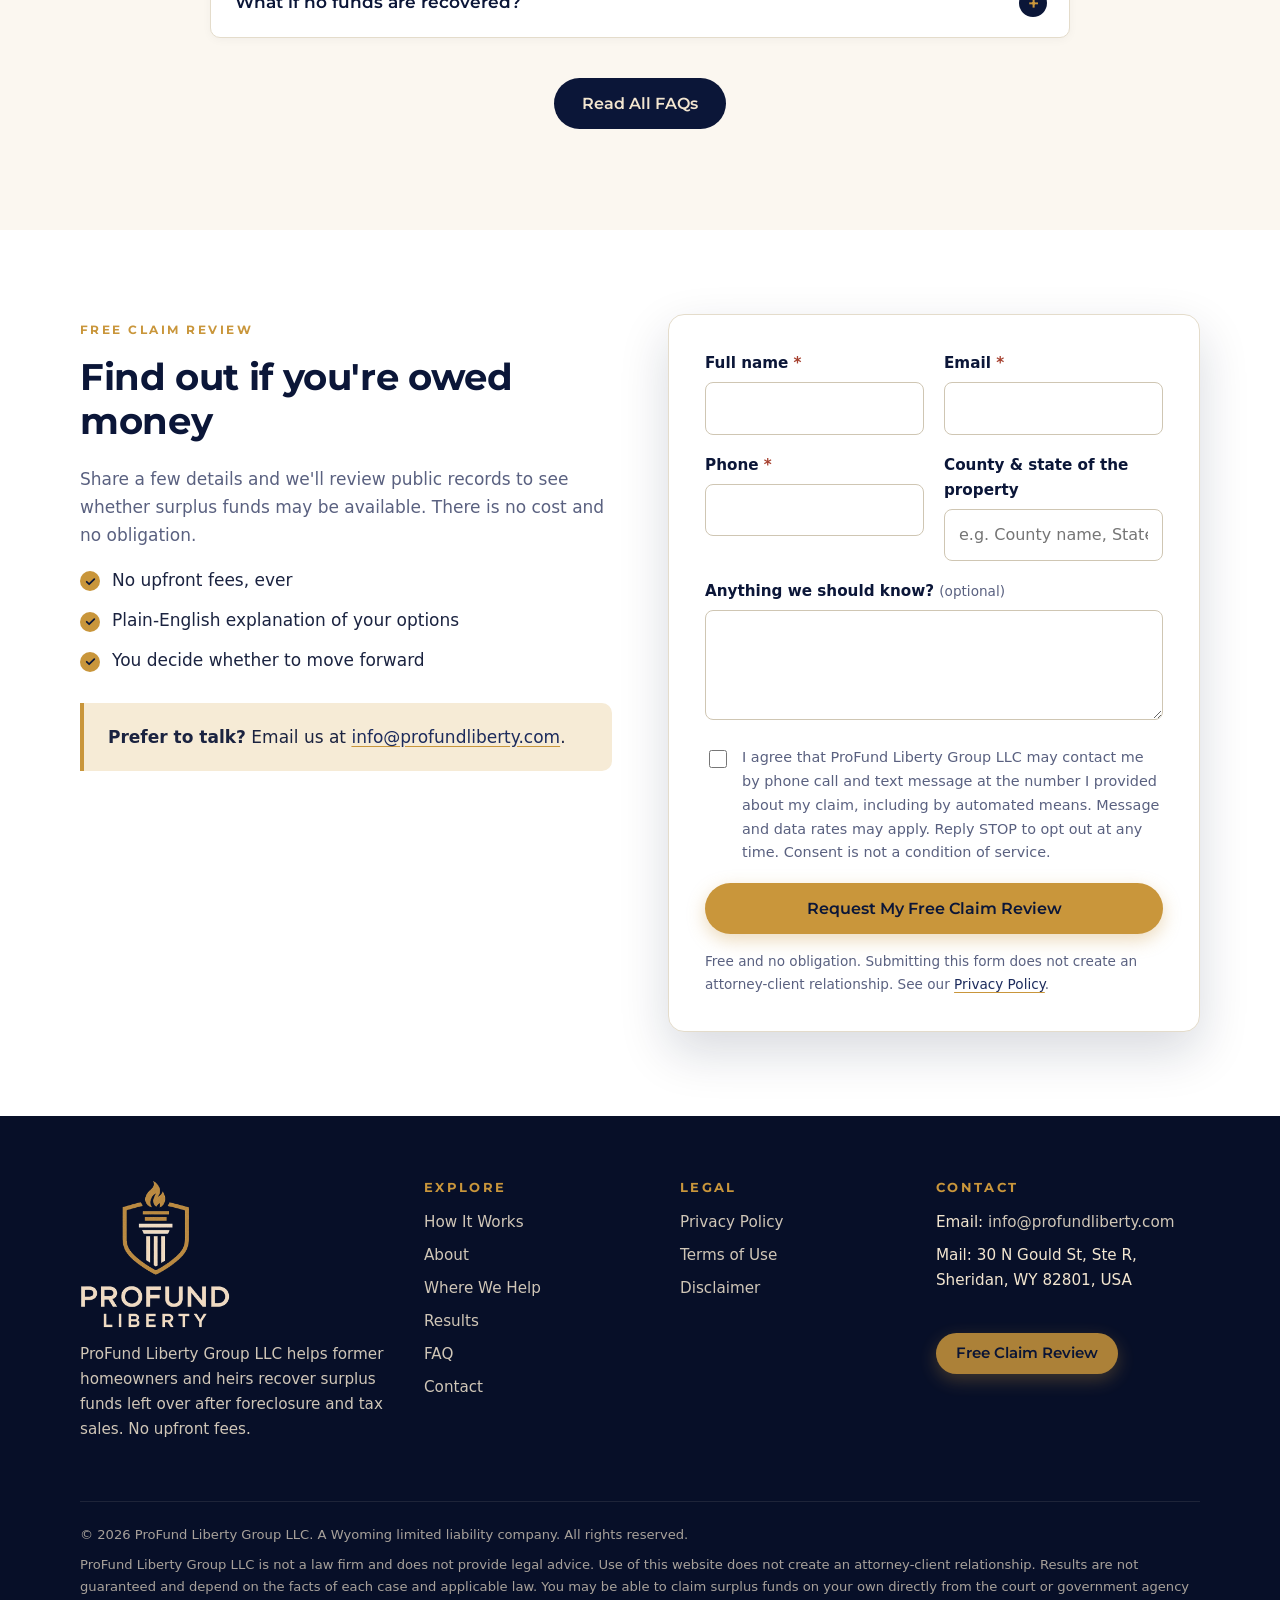
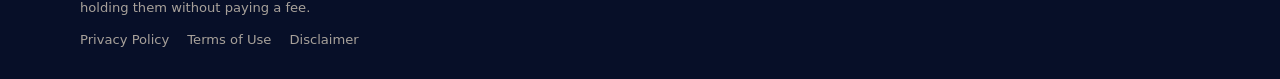
==== commit 2d7e4678: "Rename service area page to Where We Help; make Our Team a full heading Replaces the six state/count" ====
--- a/index.html
+++ b/index.html
@@ -32,7 +32,7 @@
           <li><a href="index.html" aria-current="page">Home</a></li>
           <li><a href="how-it-works.html">How It Works</a></li>
           <li><a href="about.html">About</a></li>
-          <li><a href="states-we-serve.html">States We Serve</a></li>
+          <li><a href="states-we-serve.html">Where We Help</a></li>
           <li><a href="results.html">Results</a></li>
           <li><a href="faq.html">FAQ</a></li>
           <li><a href="contact.html">Contact</a></li>
@@ -233,7 +233,7 @@
           <ul>
             <li><a href="how-it-works.html">How It Works</a></li>
             <li><a href="about.html">About</a></li>
-            <li><a href="states-we-serve.html">States We Serve</a></li>
+            <li><a href="states-we-serve.html">Where We Help</a></li>
             <li><a href="results.html">Results</a></li>
             <li><a href="faq.html">FAQ</a></li>
             <li><a href="contact.html">Contact</a></li>
--- a/css/styles.css
+++ b/css/styles.css
@@ -290,25 +290,13 @@
 /* Audience cards */
 .audience-card { border-top: 4px solid var(--gold); }
 
-/* States */
-.state-list { list-style: none; padding: 0; margin: 0; display: grid; grid-template-columns: repeat(3, 1fr); gap: 16px; }
-.state-list li {
-  background: var(--white); border: 1px solid var(--line); border-radius: var(--radius); padding: 20px 22px;
-  box-shadow: var(--shadow);
-}
-.state-list strong { display: block; font-family: var(--font-head); color: var(--navy); margin-bottom: 4px; }
-.state-list span { color: var(--muted); font-size: 0.95rem; }
-@media (max-width: 860px) { .state-list { grid-template-columns: repeat(2, 1fr); } }
-@media (max-width: 540px) { .state-list { grid-template-columns: 1fr; } }
-
-/* Team */
-.team-card { text-align: center; }
-.avatar {
-  width: 96px; height: 96px; border-radius: 50%; margin: 0 auto 16px;
-  background: var(--navy); display: grid; place-items: center; border: 3px solid var(--gold);
-}
-.avatar img { width: 38px; }
-.team-card .role { color: var(--gold-600); font-weight: 600; font-size: 0.95rem; margin-bottom: 10px; }
+/* Centered panel (About team, Where We Help) */
+.center-panel { max-width: 760px; margin: 0 auto; text-align: center; border-top: 4px solid var(--gold); padding: 40px 36px; }
+.center-panel .icon { margin: 0 auto 18px; }
+.center-panel p { font-size: 1.12rem; color: var(--ink); }
+.center-panel p.soft { color: var(--muted); }
+.center-panel .btn { margin-top: 8px; }
+@media (max-width: 640px) { .center-panel { padding: 30px 22px; } }
 
 /* Coming soon */
 .coming-soon {
